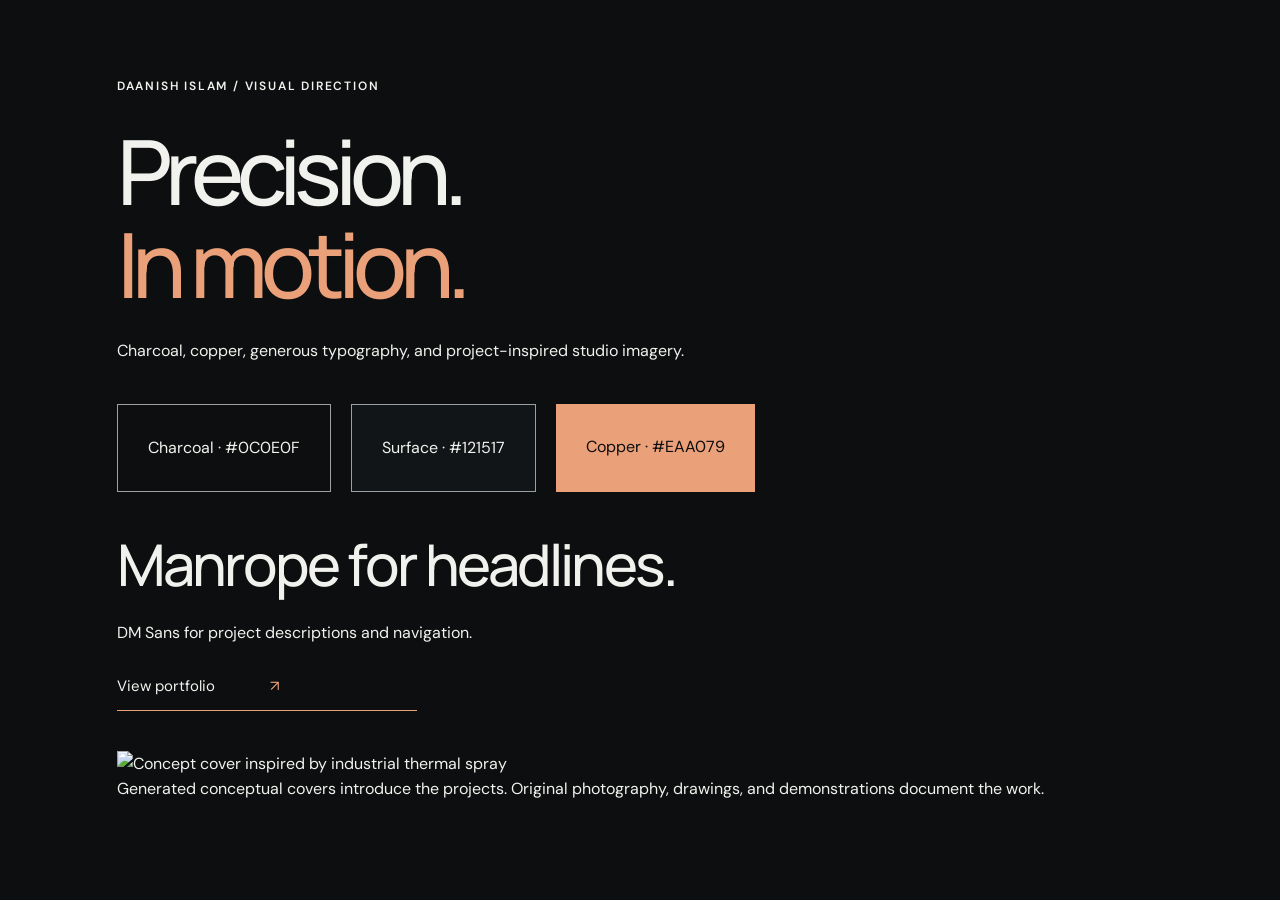
==== style-board.html @ 5228f3ed "Add files via upload" ====
<!doctype html><html lang="en"><head><meta charset="utf-8"><meta name="viewport" content="width=device-width,initial-scale=1"><title>Portfolio — visual direction</title><link rel="stylesheet" href="style.css"><link rel="stylesheet" href="elevated.css"></head><body><main style="padding:6%;max-width:1200px;margin:auto"><p class="eyebrow">DAANISH ISLAM / VISUAL DIRECTION</p><h1 style="font-size:clamp(50px,8vw,90px)">Precision.<br><em>In motion.</em></h1><p>Charcoal, copper, generous typography, and project-inspired studio imagery.</p><div style="display:flex;gap:20px;flex-wrap:wrap;margin:40px 0"><div style="background:#0c0e0f;border:1px solid #9ba1a3;padding:30px">Charcoal · #0C0E0F</div><div style="background:#121517;border:1px solid #9ba1a3;padding:30px">Surface · #121517</div><div style="background:#eaa079;color:#0c0e0f;padding:30px">Copper · #EAA079</div></div><h2>Manrope for headlines.</h2><p>DM Sans for project descriptions and navigation.</p><a class="button" style="max-width:300px" href="index.html">View portfolio <span>↗</span></a><img src="assets/covers/project-1.webp" alt="Concept cover inspired by industrial thermal spray" style="width:100%;margin-top:40px"><p>Generated conceptual covers introduce the projects. Original photography, drawings, and demonstrations document the work.</p></main></body></html>
---- style.css ----
@import url('https://fonts.googleapis.com/css2?family=DM+Sans:wght@400;500;600;700&family=Manrope:wght@400;500;600;700;800&display=swap');
:root{--bg:#171918;--ink:#f0f1e9;--muted:#a8ada5;--accent:#ff744b;--line:#3a3d39;--paper:#e9ece4;--display:'Manrope',Arial,sans-serif;--body:'DM Sans',Arial,sans-serif}*{box-sizing:border-box}html{scroll-behavior:smooth;scroll-padding-top:90px}body{margin:0;background:var(--bg);color:var(--ink);font-family:var(--body);font-size:16px;line-height:1.6}a{color:inherit;text-decoration:none}button{font:inherit}a:focus-visible,button:focus-visible,summary:focus-visible{outline:3px solid var(--accent);outline-offset:6px}header{height:90px;padding:0 4.5%;display:flex;align-items:center;justify-content:space-between;border-bottom:1px solid var(--line);position:relative;z-index:3;background:var(--bg)}.wordmark{font-weight:600;letter-spacing:-.5px}.wordmark span{color:var(--accent);padding:0 10px}nav{display:flex;gap:36px;font-size:14px}nav a:hover{color:var(--accent)}nav span{color:var(--accent)}.skip{position:absolute;left:10px;top:-80px;background:var(--accent);color:var(--bg);padding:10px;z-index:10}.skip:focus{top:10px}.hero-track{height:135vh;min-height:860px}.hero{height:calc(100svh - 32px);min-height:700px;max-height:1050px;position:sticky;top:0;display:grid;grid-template-columns:1.18fr 1fr;gap:5%;padding:48px 4.5% 38px;overflow:hidden}.hero-copy{position:relative;z-index:1;display:flex;flex-direction:column;align-items:flex-start;padding-top:20px}.eyebrow{font-size:12px;font-weight:600;letter-spacing:1.8px;line-height:1.6}.dot{display:inline-block;width:7px;height:7px;background:var(--accent);border-radius:50%;margin-right:9px}h1,h2,h3,h4,p{margin-top:0}h1,h2,h3,h4{font-family:var(--display);font-weight:500}h1{font-size:clamp(65px,7.8vw,125px);line-height:1.03;letter-spacing:-7px;margin:29px 0 28px}em{font-style:normal;color:var(--accent)}.intro{max-width:365px;color:var(--muted);font-size:18px;line-height:1.6;margin-bottom:28px}.button{border-bottom:1px solid var(--accent);padding:12px 0;font-size:15px;display:flex;gap:55px}.button span{color:var(--accent)}.hero-bottom{margin-top:auto;padding-top:32px;display:flex;flex-direction:column;gap:12px;font-size:10px;letter-spacing:1.2px;color:var(--muted)}.hero-bottom span:last-child{color:var(--ink)}.hero-media{margin:0;position:relative;overflow:hidden;background:#454842;transform-origin:center;will-change:transform;min-width:0}.hero-media video{width:100%;height:100%;object-fit:cover;object-position:50% 48%;display:block}.hero-media:after{content:'';position:absolute;inset:50% 0 0;background:linear-gradient(transparent,rgba(0,0,0,.8));pointer-events:none}.hero-media figcaption{position:absolute;bottom:32px;left:28px;z-index:1;display:grid;gap:6px}.hero-media figcaption span{font-size:11px;letter-spacing:1px}.hero-media figcaption strong{font-weight:500;font-size:25px}.hero-media button{position:absolute;bottom:32px;right:24px;z-index:2;border:1px solid #ffffff70;color:white;background:#17191888;border-radius:30px;padding:8px 14px;cursor:pointer;font-size:13px}.corner-mark{position:absolute;top:16px;right:24px;font-size:32px;font-weight:400;color:white}.bridge{border-top:1px solid var(--line);padding:100px 4.5%;display:grid;grid-template-columns:1.5fr 1fr;gap:15px 9%}.bridge>.eyebrow{grid-column:1/-1;color:var(--accent)}h2{font-size:clamp(38px,4.5vw,70px);line-height:1.12;letter-spacing:-2.8px;margin-bottom:24px}.bridge h2 span{color:var(--muted)}.bridge-note{padding-top:10px;color:var(--muted);max-width:400px}.bridge-note a{color:var(--ink);font-size:14px}.work-section{background:var(--paper);color:var(--bg);padding:95px 4.5%}.section-heading{border-bottom:1px solid #b6bcb2;padding-bottom:25px;margin-bottom:50px}.section-heading h2{margin-top:16px}.section-heading>p:last-child{color:#586055}.project-grid{display:grid;grid-template-columns:1fr 1fr;gap:65px 38px;align-items:start}.project{min-width:0}.project:first-child{grid-column:1/-1;display:grid;grid-template-columns:1.2fr 1fr;gap:50px}.project-visual{height:330px;position:relative;background:#d5d9d1;overflow:hidden}.project:first-child .project-visual{height:410px}.project-visual img{height:100%;width:100%;object-fit:contain;transition:transform .5s}.project:hover .project-visual img{transform:scale(1.025)}.index{position:absolute;top:15px;left:15px;background:var(--bg);color:var(--paper);font-size:12px;padding:5px 10px}.project-copy{padding-top:24px}.project:first-child .project-copy{align-self:center;padding-top:0}.project-copy .eyebrow{font-size:11px;color:#586055;letter-spacing:1px}.project h3{font-size:29px;line-height:1.2;letter-spacing:-1px;margin-bottom:18px}.project-copy>p:not(.eyebrow){color:#586055;max-width:510px}.type-visual{height:100%;padding:48px;display:flex;flex-direction:column;justify-content:center;background:#c7cdc1}.type-visual strong{font-size:125px;line-height:1.2;font-family:var(--display);font-weight:400;letter-spacing:-8px}.type-visual span{font-size:12px;letter-spacing:2px}summary{cursor:pointer;list-style:none;border-bottom:1px solid #a8afa2;padding:15px 0;display:flex;justify-content:space-between;font-size:14px}summary::-webkit-details-marker{display:none}details[open] summary span{transform:rotate(90deg)}.case-study{padding-top:28px;overflow-wrap:anywhere}.case-study h4{font-size:24px;line-height:1.3}.case-study p{color:#414a3e}.case-study img{max-width:100%;height:auto;max-height:450px;display:block;margin:20px auto 10px}.media-label{font-size:12px;color:#586055;margin:8px 0 26px}.embed{border:0;width:100%;height:340px;margin:16px 0;background:#c7cdc1}.project-metrics{display:flex;flex-wrap:wrap;gap:15px;margin:24px 0}.metric{border-top:1px solid #abb3a4;padding-top:15px;flex:1;min-width:95px}.metric-val{font-size:24px}.metric-label{font-size:12px}.project-tags{display:flex;flex-wrap:wrap;gap:6px}.tag{font-size:11px;border:1px solid #abb3a4;padding:4px 8px}.about{padding:110px 4.5%;display:grid;grid-template-columns:1fr 1fr;gap:9%;border-bottom:1px solid var(--line)}.about h2{margin-top:26px}.about-copy .large{font-size:24px;line-height:1.5;color:var(--ink)}.about-copy>p{color:var(--muted)}.education{border-top:1px solid var(--line);padding-top:22px;margin-top:30px}.education span{font-size:11px;color:var(--accent);letter-spacing:1px}.education h3{font-size:19px;margin:10px 0 6px}.education p{font-size:14px;color:var(--muted)}.skills{padding:70px 4.5%}.skills-grid{display:grid;grid-template-columns:repeat(3,1fr);gap:30px;margin-top:36px}.skills h3{font-size:20px}.skills p:not(.eyebrow){color:var(--muted);line-height:1.9;font-size:15px}.contact{padding:90px 4.5%;background:var(--accent);color:var(--bg)}.contact h2{font-size:clamp(60px,7.5vw,110px);letter-spacing:-5px;margin-top:35px}.contact em{color:#753620}.contact-email{font-size:clamp(20px,3vw,40px);display:flex;justify-content:space-between;max-width:650px;border-bottom:1px solid #753620;padding:20px 0}.socials{display:flex;gap:30px;margin-top:30px;font-size:14px}footer{padding:28px 4.5%;display:flex;justify-content:space-between;gap:20px;color:var(--muted);font-size:12px}@media(min-width:1500px){.hero,header,.bridge,.work-section,.about,.skills,.contact,footer{padding-left:max(4.5%,calc((100vw - 1500px)/2));padding-right:max(4.5%,calc((100vw - 1500px)/2))}}@media(max-width:850px){header{height:75px}nav{gap:18px}.wordmark{font-size:14px}.hero-track{height:auto;min-height:0}.hero{position:relative;min-height:0;height:auto;max-height:none;grid-template-columns:1fr;padding-top:32px;gap:35px}.hero-copy{padding-top:0}h1{font-size:clamp(58px,12vw,92px);letter-spacing:-4px}.hero-media{height:620px;max-height:80svh;transform:none!important}.hero-bottom{padding-top:28px}.hero-bottom span:first-child{font-size:9px}.bridge,.about{grid-template-columns:1fr;padding-top:65px;padding-bottom:65px;gap:24px}h2{letter-spacing:-2px}.bridge-note{max-width:100%}.project:first-child{display:block}.project-grid{gap:42px 24px}.project:first-child .project-visual{height:360px}.project:first-child .project-copy{padding-top:24px}.project-visual{height:250px}.project h3{font-size:24px}.skills-grid{grid-template-columns:1fr}.contact h2{letter-spacing:-3px}footer{flex-wrap:wrap}.type-visual{padding:25px}.type-visual strong{font-size:95px}}@media(max-width:550px){nav{gap:14px;font-size:12px}.wordmark{font-size:12px}.wordmark span{padding:0 4px}.project-grid{grid-template-columns:1fr}.project:first-child{grid-column:auto}.project-visual,.project:first-child .project-visual{height:290px}.hero-media figcaption{left:18px;bottom:22px}.hero-media figcaption strong{font-size:21px}.hero-media button{right:16px;bottom:22px}.work-section{padding-top:65px}.about-copy .large{font-size:21px}.contact-email{font-size:23px}.embed{height:280px}}@media(prefers-reduced-motion:reduce){html{scroll-behavior:auto}*,*:before,*:after{transition:none!important;animation:none!important}.hero-track{height:auto;min-height:0}.hero{position:relative}.hero-media{transform:none!important}}
---- elevated.css ----
:root{--bg:#0c0e0f;--ink:#f1f1ed;--muted:#9ba1a3;--accent:#eaa079;--line:#303436;--paper:#121517}body{background:var(--bg)}header.site-header{height:80px;padding:0 5%;border-color:#24292b;background:#0c0e0f}.wordmark{font-size:17px;letter-spacing:-.5px}.wordmark span{font-size:11px;letter-spacing:1px;color:var(--muted)}nav{gap:34px}.scroll-story{height:420svh;position:relative}.story-stage{height:100svh;min-height:650px;position:sticky;top:0;overflow:hidden;background:#0c0e0f}.story-topline{position:absolute;top:32px;left:5%;right:5%;display:flex;justify-content:space-between;align-items:center;font-size:10px;letter-spacing:1.4px;color:#a6abad;z-index:5}.story-topline a{font-size:12px;letter-spacing:0}.story-visual{position:absolute;right:4%;top:12%;bottom:14%;width:47%;overflow:hidden;background:#111619;will-change:transform;border:1px solid #252c2f}.story-visual img,.story-visual canvas{position:absolute;inset:0;width:100%;height:100%;object-fit:cover;object-position:center 51%}.story-visual canvas{opacity:0}.story-visual canvas.ready{opacity:1}.outline-layer{filter:sepia(.4);opacity:1}.story-visual .result-layer{opacity:0;object-fit:cover;object-position:50% 62%;background:#101416}.media-vignette{position:absolute;inset:0;box-shadow:inset 0 0 80px #0008;background:linear-gradient(90deg,#0c0e0f55,transparent 35%,transparent 80%,#0c0e0f33);pointer-events:none}.story-copy{position:absolute;left:5%;top:20%;width:49%;height:65%;z-index:3;pointer-events:none}.story-chapter{position:absolute;inset:0;opacity:0;visibility:hidden;transform:translateY(25px)}.story-chapter.active{visibility:visible;opacity:1;transform:none}.story-chapter h1,.story-chapter h2{font-size:clamp(58px,6.9vw,110px);line-height:1.055;letter-spacing:-5.5px;margin:25px 0 26px;font-weight:400}.story-chapter .eyebrow{color:#c3c9c9;font-size:11px;letter-spacing:1.8px}.story-description{max-width:365px;font-size:17px;line-height:1.7;color:#b7bdbe}.story-result{display:flex;gap:20px;align-items:center;margin-top:28px}.story-result strong{font-weight:400;font-size:47px;letter-spacing:-2px}.story-result span{font-size:12px;line-height:1.6;color:var(--muted)}.story-caption{position:absolute;left:49%;right:4%;bottom:10%;display:flex;justify-content:space-between;gap:15px;font-size:9px;letter-spacing:1px;color:#a4abad}.story-bottom{position:absolute;bottom:35px;left:5%;right:5%;display:flex;justify-content:space-between;align-items:center;font-size:10px;letter-spacing:1.2px}.story-bottom>span{color:var(--muted)}.story-steps{list-style:none;display:flex;gap:35px;margin:0;padding:0;color:#657073;font-size:11px}.story-steps li{padding:6px 0;border-top:1px solid #3b4245}.story-steps li.active{color:var(--accent);border-color:var(--accent)}.story-steps span{margin-left:8px}.story-progress{height:2px;position:absolute;bottom:0;left:0;right:0;background:#293033}.story-progress div{height:100%;width:100%;background:var(--accent);transform:scaleX(0);transform-origin:left}.work-section{background:#101315;color:var(--ink);padding:110px 5%}.section-heading{border-bottom:1px solid var(--line);padding-bottom:40px;margin-bottom:56px}.section-heading h2{font-size:clamp(45px,5.5vw,80px);font-weight:400;letter-spacing:-3.5px;margin:25px 0}.section-heading>p:last-child{color:var(--muted)}.project-grid{gap:65px 36px}.project:first-child{display:block;grid-column:auto}.project-visual,.project:first-child .project-visual{height:auto;aspect-ratio:3/2;background:#070909;border:1px solid #282e31}.project-visual img{object-fit:cover;transition:transform .8s cubic-bezier(.2,.6,.2,1)}.project:hover .project-visual img{transform:scale(1.045)}.project .index{background:transparent;border:1px solid #ffffff44;font-size:10px;color:#e4e8e6;padding:3px 8px;top:16px;left:16px}.cover-label{position:absolute;bottom:13px;left:16px;font-size:8px;letter-spacing:1.6px;color:#c7cccc;background:#0b101188;padding:4px 7px}.project-copy,.project:first-child .project-copy{padding-top:23px}.project-copy .eyebrow{color:var(--accent);font-size:10px;letter-spacing:1px;margin-bottom:6px}.project-copy .project-period{font-size:11px;color:#899396;letter-spacing:.4px;margin-bottom:18px}.project h3{font-size:26px;line-height:1.27;letter-spacing:-.8px;font-weight:400;max-width:550px}.project-copy>p:not(.eyebrow){color:#a5afb2}.project-copy>p:not(.eyebrow):not(.project-period){font-size:15px}.project summary{border-color:#3b4447;color:#d9dfdf;margin-top:15px;font-size:13px}.project summary span{color:var(--accent)}.project details[open]{background:#e6e9e5;color:#182126;padding:0 22px 25px;margin-top:20px}.project details[open] summary{color:#182126}.project details[open] summary span{color:#8e482a}.project details[open] .eyebrow{color:#5a686b}.project .case-study h4{font-size:23px}.case-study p{font-size:15px}.project:last-child{grid-column:1/-1;display:grid;grid-template-columns:1fr 1fr;gap:36px}.project:last-child .project-copy{align-self:center}.about-explore{padding:110px 5%;display:grid;grid-template-columns:.95fr 1.1fr;gap:11%;border-top:1px solid var(--line);border-bottom:1px solid var(--line)}.about-intro h2{font-size:clamp(45px,5.5vw,80px);font-weight:400;letter-spacing:-3.5px;margin:30px 0}.about-intro>p:not(.eyebrow){color:var(--muted);max-width:350px;font-size:17px}.text-link{display:inline-block;padding-bottom:10px;border-bottom:1px solid var(--accent);font-size:14px;margin-top:20px}.about-panel{border-top:1px solid var(--line)}.about-panel:last-child{border-bottom:1px solid var(--line)}.about-panel summary{font-family:var(--display);font-size:25px;line-height:1.5;padding:26px 0;border:0;align-items:center}.about-panel summary small{font-family:var(--body);font-size:11px;letter-spacing:1px;color:var(--accent);margin-right:28px;vertical-align:middle}.plus{font-size:26px;color:var(--accent);font-weight:300;transition:transform .2s}.about-panel[open] .plus{transform:rotate(45deg)}.about-panel-body{padding:0 0 30px 44px}.about-panel-body p{font-size:15px;line-height:1.75;color:var(--muted)}.about-panel-body .lead{font-size:22px;line-height:1.5;color:var(--ink)}.experience-row{border-top:1px solid var(--line);padding-top:20px;margin-top:25px}.experience-row>span{font-size:11px;letter-spacing:.5px;color:var(--accent)}.experience-row h3{font-size:18px;margin:7px 0;font-weight:500}.experience-row p{font-size:14px}.degree{padding-bottom:20px}.degree+.degree{border-top:1px solid var(--line);padding-top:30px}.degree h3{font-size:24px;line-height:1.3;margin:18px 0}.degree .eyebrow{color:var(--accent);font-size:10px}.degree .muted{font-size:13px}.resume-actions{display:grid;gap:10px}.resume-actions .button{border-color:var(--line);font-size:14px}.skills{padding:75px 5%;background:#111517}.contact{padding:95px 5%;background:#181e21;color:var(--ink);border-top:1px solid var(--line)}.contact em{color:var(--accent)}.contact h2{font-weight:400}.contact-email{border-color:#526065;font-size:clamp(21px,3vw,40px)}.contact-email span{color:var(--accent)}footer{background:#0c0e0f;padding:28px 5%}.no-story-motion .scroll-story{height:100svh}.no-story-motion .outline-layer,.no-story-motion .result-layer{opacity:0!important}.no-story-motion .story-stage{position:relative}.no-story-motion .scroll-cue{display:none}
@media(min-width:1500px){.story-stage{max-width:1800px;margin:auto}.work-section,.about-explore,.skills,.contact{padding-left:max(5%,calc((100vw - 1450px)/2));padding-right:max(5%,calc((100vw - 1450px)/2))}}
@media(max-width:1000px){.story-chapter h1,.story-chapter h2{letter-spacing:-3.5px;font-size:7.5vw}.story-description{font-size:15px;max-width:310px}.story-copy{top:23%;width:47%}.story-visual{right:3%;width:47%;top:15%;bottom:17%}.story-caption{font-size:8px}.story-bottom{font-size:9px}.story-steps{gap:18px}.about-explore{gap:7%}.about-panel-body{padding-left:0}.project h3{font-size:24px}}
@media(max-width:700px){header.site-header{height:68px}.wordmark{font-size:14px}.wordmark span{font-size:9px}nav{gap:17px}.scroll-story{height:370svh}.story-stage{min-height:710px}.story-topline{top:20px;font-size:8px}.story-topline a{font-size:10px}.story-copy{top:9%;left:6%;width:90%;height:34%}.story-chapter h1,.story-chapter h2{font-size:clamp(40px,10.5vw,65px);letter-spacing:-2.8px;line-height:1.04;margin:12px 0 15px}.story-chapter .eyebrow{font-size:9px}.story-description{font-size:13px;line-height:1.5;max-width:360px;margin-bottom:8px}.story-visual{left:6%;right:6%;top:43%;bottom:14%;width:auto;transform:none!important}.story-visual img,.story-visual canvas{object-position:50% 53%}.story-caption{left:6%;right:6%;bottom:10%;font-size:8px}.story-bottom{left:6%;right:6%;bottom:21px}.story-bottom>span{display:none}.story-steps{width:100%;justify-content:space-between;font-size:10px}.story-result{position:absolute;left:52%;top:54px;display:block;margin:0;max-width:150px}.story-result strong{font-size:32px}.story-result span{display:block;font-size:10px}.story-chapter[data-chapter="2"] .story-description{max-width:90%}.project-grid{grid-template-columns:1fr;gap:48px}.project:last-child{display:block;grid-column:auto}.project h3{font-size:26px}.project:last-child .project-copy{padding-top:23px}.work-section{padding-top:65px}.section-heading h2{font-size:53px;letter-spacing:-2px}.about-explore{grid-template-columns:1fr;padding-top:65px;padding-bottom:65px;gap:50px}.about-intro h2{font-size:58px;letter-spacing:-2px}.about-intro>p:not(.eyebrow){max-width:100%}.about-panel summary{font-size:23px}.about-panel-body{padding-left:0}.contact{padding-top:65px}.cover-label{font-size:8px}}
.project-copy>p:not(.eyebrow):not(.project-period),.case-study p,.about-panel-body p,.experience-row p{font-size:16px}
@media(max-width:700px){.story-description{font-size:16px;line-height:1.45}.story-visual{top:50%;bottom:14%}.story-copy{height:41%}.story-stage{min-height:760px}}
@media(max-height:650px) and (min-width:701px){.scroll-story{height:400vh}.story-stage{min-height:0;height:100vh}.story-chapter h1,.story-chapter h2{font-size:8vh;letter-spacing:-2px;margin:15px 0}.story-copy{top:17%}.story-description{font-size:14px;max-width:330px}.story-topline{top:16px}.story-result{margin-top:8px}.story-result strong{font-size:30px}.story-bottom{bottom:16px}}
.story-visual{right:0;top:6%;bottom:9%;width:65%;border:0;background:transparent;overflow:hidden;transform:none!important}
.story-visual #coating-canvas{opacity:1;position:absolute;inset:0;width:100%;height:100%;z-index:1}
.story-visual.webgl-ready .story-poster{opacity:0}.story-visual .story-poster{object-fit:contain;background:#0c0e0f}
.scene-shade{position:absolute;inset:0;background:linear-gradient(90deg,#0c0e0f 0%,transparent 21%);z-index:2;pointer-events:none}
.story-copy{width:47%;pointer-events:none}.story-caption{left:49%;bottom:9%}.story-result strong{font-size:35px}
.no-story-motion .scroll-story{height:auto}
@media(max-width:1000px) and (min-width:701px){.story-visual{width:62%;right:-2%}.story-copy{width:48%}}
@media(max-width:700px){.story-visual{left:0;right:0;top:46%;bottom:10%;width:100%}.scene-shade{background:linear-gradient(180deg,#0c0e0f,transparent 13%)}.story-copy{width:90%}.story-caption{left:6%;bottom:9%}.story-result strong{font-size:25px}.story-result{left:54%}}
@media(prefers-reduced-motion:reduce){.scroll-story{height:auto}.story-stage{position:relative}.outline-layer,.result-layer{opacity:0!important}.story-chapter[data-chapter="0"]{opacity:1;visibility:visible;transform:none}.story-visual{transform:none!important}.scroll-cue{display:none}}
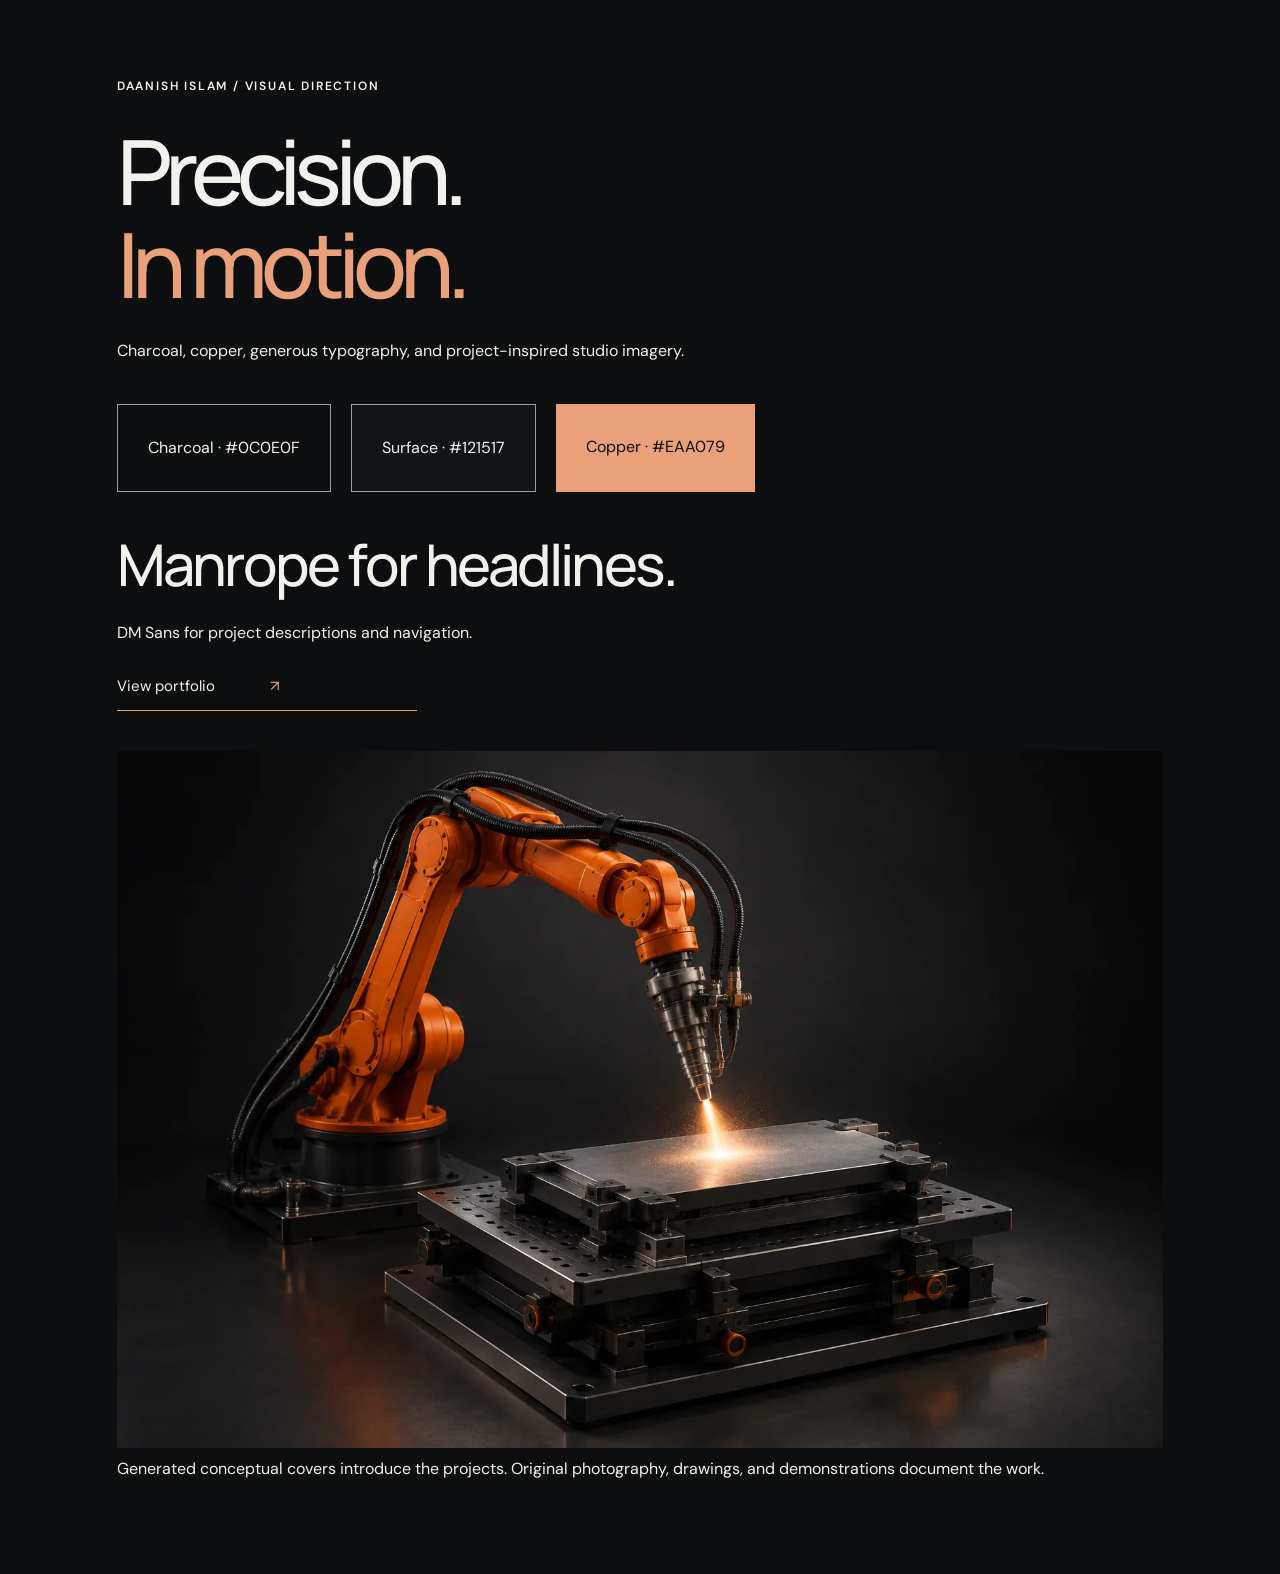
==== commit ef41effe: "Add files via upload" ====
--- a/style-board.html
+++ b/style-board.html
@@ -1 +1 @@
-<!doctype html><html lang="en"><head><meta charset="utf-8"><meta name="viewport" content="width=device-width,initial-scale=1"><title>Portfolio — visual direction</title><link rel="stylesheet" href="style.css"><link rel="stylesheet" href="elevated.css"></head><body><main style="padding:6%;max-width:1200px;margin:auto"><p class="eyebrow">DAANISH ISLAM / VISUAL DIRECTION</p><h1 style="font-size:clamp(50px,8vw,90px)">Precision.<br><em>In motion.</em></h1><p>Charcoal, copper, generous typography, and project-inspired studio imagery.</p><div style="display:flex;gap:20px;flex-wrap:wrap;margin:40px 0"><div style="background:#0c0e0f;border:1px solid #9ba1a3;padding:30px">Charcoal · #0C0E0F</div><div style="background:#121517;border:1px solid #9ba1a3;padding:30px">Surface · #121517</div><div style="background:#eaa079;color:#0c0e0f;padding:30px">Copper · #EAA079</div></div><h2>Manrope for headlines.</h2><p>DM Sans for project descriptions and navigation.</p><a class="button" style="max-width:300px" href="index.html">View portfolio <span>↗</span></a><img src="assets/covers/project-1.webp" alt="Concept cover inspired by industrial thermal spray" style="width:100%;margin-top:40px"><p>Generated conceptual covers introduce the projects. Original photography, drawings, and demonstrations document the work.</p></main></body></html>
+<!doctype html><html lang="en"><head><meta charset="utf-8"><meta name="viewport" content="width=device-width,initial-scale=1"><title>Portfolio — visual direction</title><link rel="stylesheet" href="style.css"><link rel="stylesheet" href="elevated.css"></head><body><main style="padding:6%;max-width:1200px;margin:auto"><p class="eyebrow">DAANISH ISLAM / VISUAL DIRECTION</p><h1 style="font-size:clamp(50px,8vw,90px)">Precision.<br><em>In motion.</em></h1><p>Charcoal, copper, generous typography, and project-inspired studio imagery.</p><div style="display:flex;gap:20px;flex-wrap:wrap;margin:40px 0"><div style="background:#0c0e0f;border:1px solid #9ba1a3;padding:30px">Charcoal · #0C0E0F</div><div style="background:#121517;border:1px solid #9ba1a3;padding:30px">Surface · #121517</div><div style="background:#eaa079;color:#0c0e0f;padding:30px">Copper · #EAA079</div></div><h2>Manrope for headlines.</h2><p>DM Sans for project descriptions and navigation.</p><a class="button" style="max-width:300px" href="index.html">View portfolio <span>↗</span></a><img src="project-1.webp" alt="Concept cover inspired by industrial thermal spray" style="width:100%;margin-top:40px"><p>Generated conceptual covers introduce the projects. Original photography, drawings, and demonstrations document the work.</p></main></body></html>
